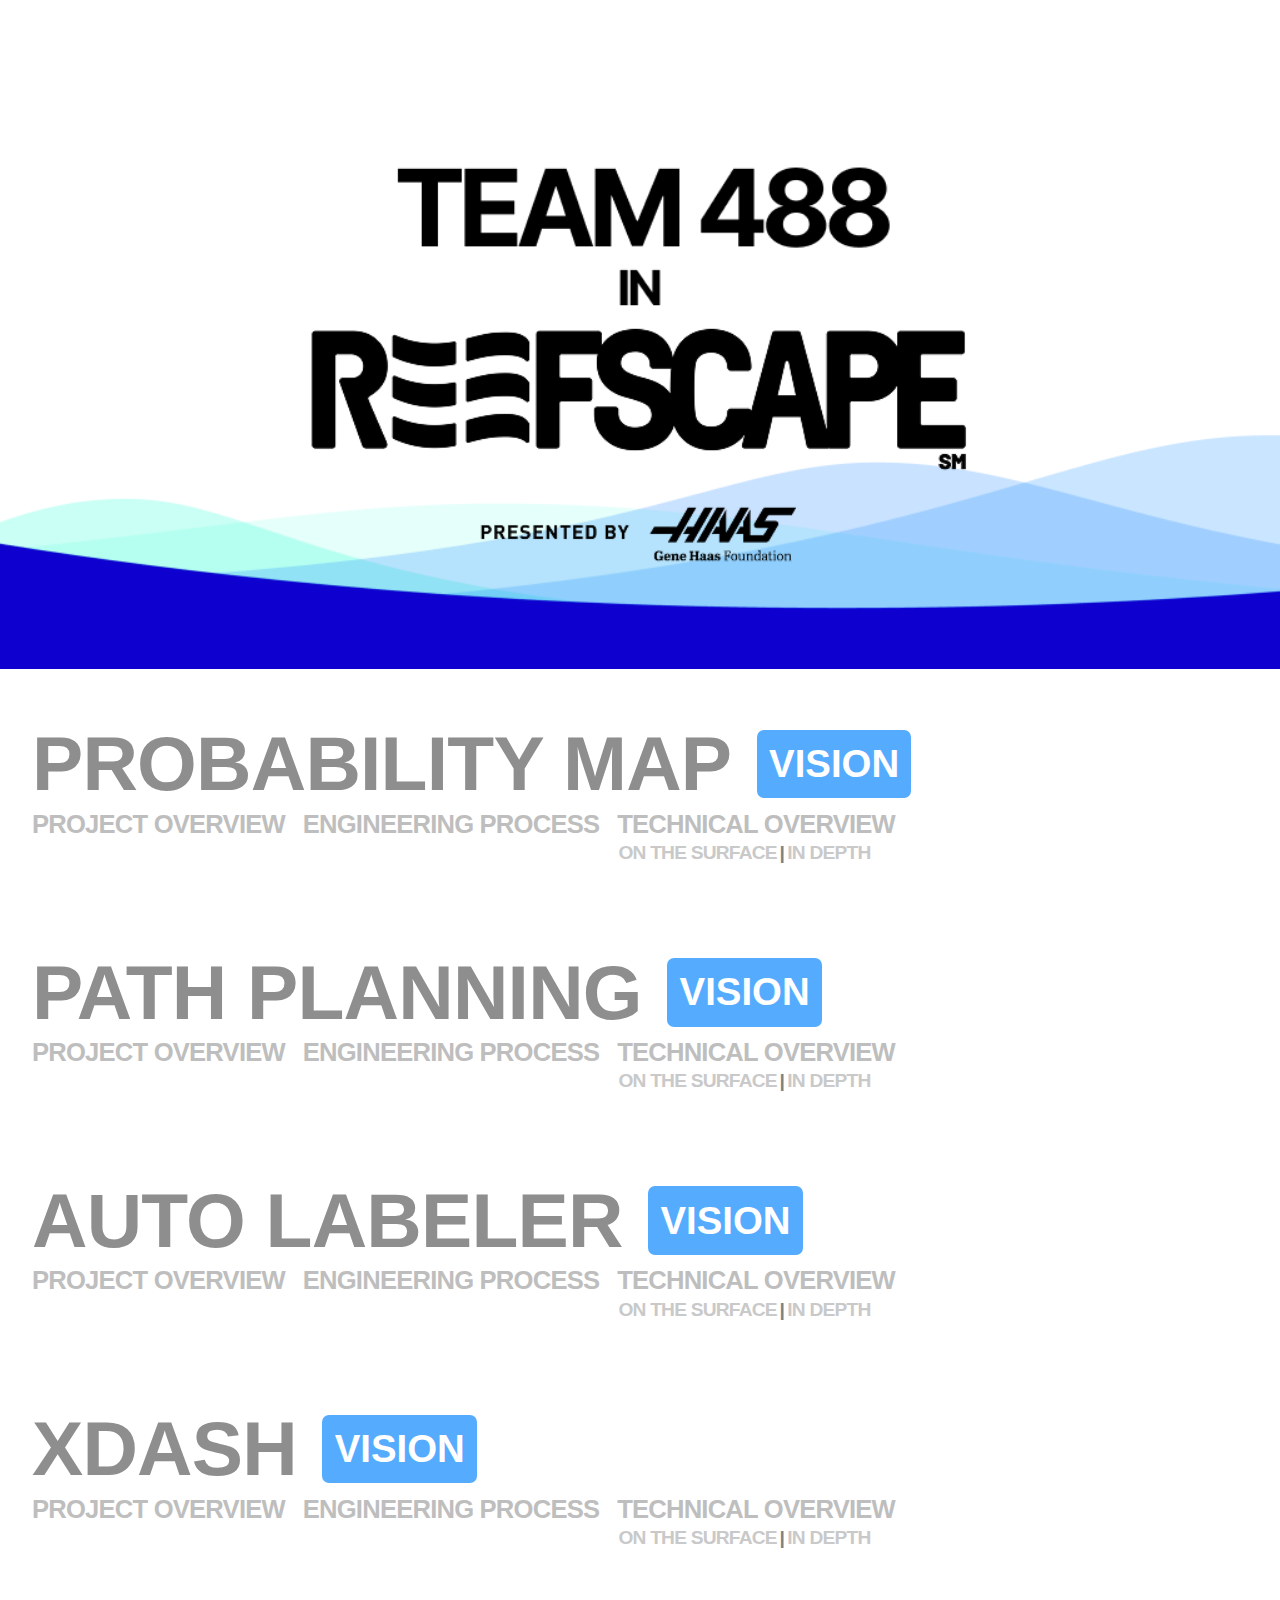
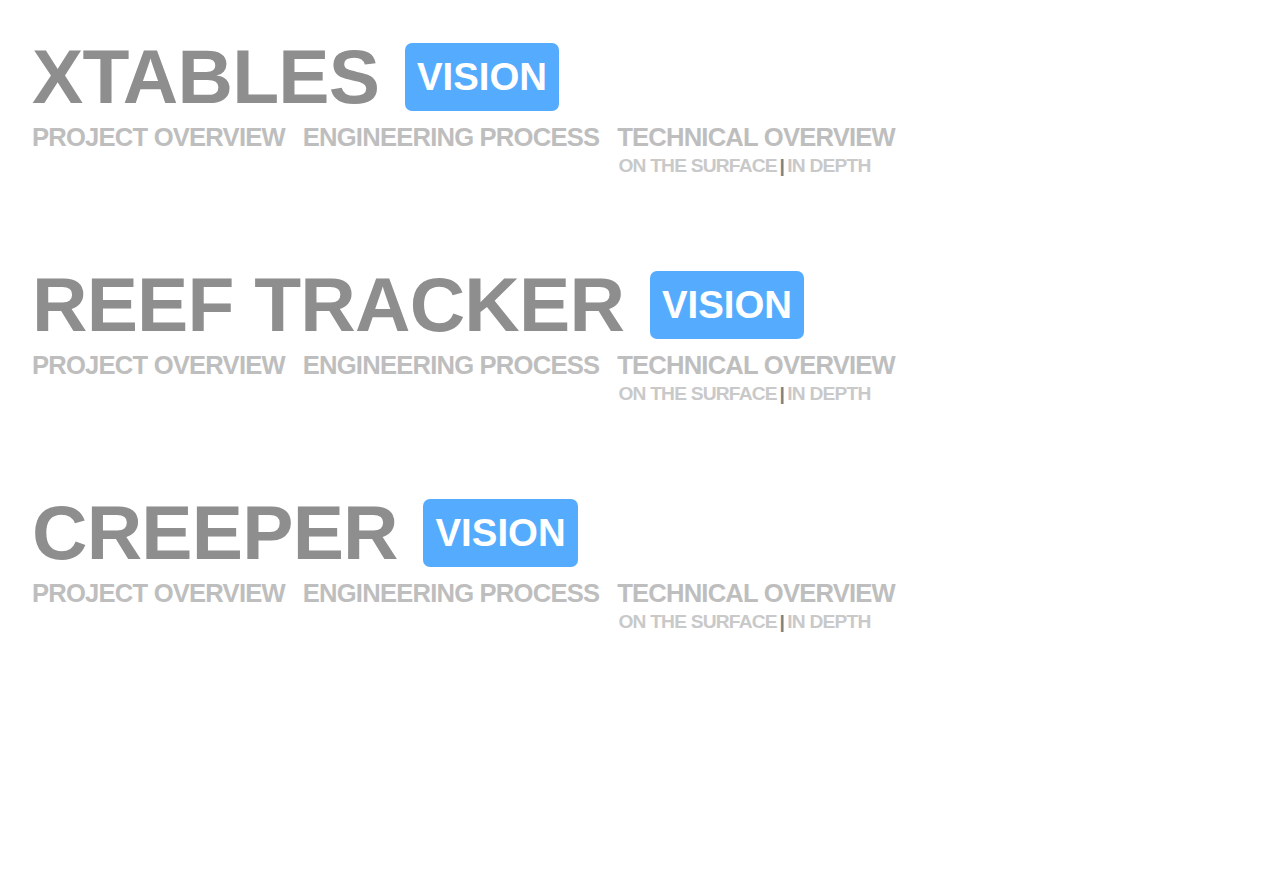
==== html/home.html @ 6d3bb816 "Long coding session. Added media queries for responsiveness, trivial animations, and filled in some " ====
<html lang="en">
  <head>
    <meta charset="UTF-8" />
    <meta name="viewport" content="width=device-width, initial-scale=1.0" />
    <title>XBOT in Reefscape</title>
    <link rel="stylesheet" href="../styles/styles.css" />
  </head>
  <body>
    <main>
      <section id="hero">
      <img src="" id="wave-graphic"/>
          <!--<div class="links">
            <button class="button-enabled">VISION</button>
            <button class="button-disabled">PROGRAMMING</button>
            <button class="button-disabled">ELECTRICAL</button>
            <button class="button-disabled">MECHANICAL</button>
            <button class="button-disabled">CAD</button>
          </div>-->
      </section>
      <section class="content">
        <section class="project">
          <div class="project-header">
            <h2 class="project-title">PROBABILITY MAP</h2>
            <div class="project-navbar">
              <button class="project-nav">PROJECT OVERVIEW</button>
              <button class="project-nav">ENGINEERING PROCESS</button>
              <div class="technical-overview-wrapper">
                <button class="project-nav">TECHNICAL OVERVIEW</button>
                <button class="on-the-surface">ON THE SURFACE</button>
                <p>|</p>
                <button class="in-depth">IN DEPTH</button>
              </div>
            </div>
          </div>
          <div class="project-content">
            <h3 class="project-content-item-title">Our Problem</h3>
            <p class="project-content-item-paragraph">
              In the chaotic environments of FRC competitions, it’s hard to
              accurately measure where things are on the field. There’s
              uncertainty in the data we get from every camera and sensor.
            </p>
            <a href="" onClick=></a>
          </div>
        </section>
      </section>
    </main>
  </body>
  <script src="../scripts/script.js"></script>
</html>
---- styles/styles.css ----
.inter-regular {
    font-family: "Inter", sans-serif;
    font-optical-sizing: auto;
    font-weight: 400;
    font-style: normal;
  }
  .inter-bold {
    font-family: "Inter", sans-serif;
    font-weight: 700;
    font-style: normal;
  }
  
  .inter-regular-italic {
    font-family: "Inter", sans-serif;
    font-weight: 400;
    font-style: italic;
  }
  
  .inter-bold-italic {
    font-family: "Inter", sans-serif;
    font-weight: 700;
    font-style: italic;
  }

body, main{
    margin: 0 0;
    font-family: 'Inter', sans-serif;
}

a:hover{
    color: #9186c5;
}

#wave-graphic{
    width: 100%;
}

button, .project-title, .project-nav, .project-title-inactive, .project-nav-active, .project-nav-inactive, .in-depth, .in-depth-active, .in-depth-inactive, .on-the-surface, .on-the-surface-active, .on-the-surface-inactive{
    letter-spacing: -0.789px;
}

.project-content-image-div{
    width: 100%;
    display: flex;
    justify-content: center;
    align-items: center;
}

.project-content-image{
    width: 80%;
    height: auto;
}

.project-content-image-subtitle{
    font-weight: 900;

}

@media (min-width: 0px) and (max-width: 420px){
    #wave-graphic{
        width: 100%;
        
    }
    .links{
        position: absolute;
        width: 100%;
        height: 8vw;
        background-color: transparent;
        display: flex;
        align-items: center;
        justify-content: center;
        top: 515%;
        flex-wrap: wrap;
    }
    
    
    button{
        border-width: 0;
        font-weight: 900;
        background-color: transparent;
        font-size: 0.8rem;
        margin: 0 0;
        padding: 0.2vh 1.4vw 0.2vh 0;
        letter-spacing: -0.789px;
    }
    
    a{
        text-decoration: none;
        color: #58499b;
        font-weight: 700;
    }
    
    .button-enabled{
        color: white;
    }
    
    .button-disabled{
        color: #AFACFF;    
    }
    
    .project{
        box-sizing: border-box;
        padding: 2.5%;
    }
    
    .project-title, .project-title-inactive{
        font-weight: 700;
        font-size:  2rem;
        margin: 2vh 0 0 0;
    }
    
    .project-title-inactive{
        color: #8e8e8e;
    }
    
    .project-header{
        display: flex;
        flex-direction: column;
    }
    
    .project-title-div{
        display: flex;
        flex-direction: row;
        align-items: center;
    }
    
    .vision-discipline-tag, .programming-discipline-tag, .electrical-discipline-tag, .mechanical-discipline-tag, .cad-discipline-tag{
        font-weight: 900;
        box-sizing: border-box;
        background-color: #55ACFE;
        height: fit-content;
        padding: 1%;
        border-radius: 5px;
        color: white;
        margin: 2vh 0 0 2vw;
    }
    .programming-discipline-tag{
        
    }
    .electrical-discipline-tag{
        
    }
    .mechanical-discipline-tag{
        
    }
    .cad-discipline-tag{
        
    }
    
    .project-navbar{
        display: flex;
        flex-wrap: wrap;
    
    }
    
    .project-nav{
        font-size: 0.9rem;
    }
    
    
    .project-nav-active{
        font-size: 1rem;
        color: #1100FF;
    }
    
    .project-nav-inactive{
        font-size: 0.9rem;
        color: #bebebe;
    }
    
    .technical-overview-wrapper{
        display: flex;
        flex-direction: column;
        flex-wrap: wrap;
        align-items: baseline;
        
    }

    .technical-overview-subwrapper{
        display: flex;
        flex-direction: row;
        align-items: center;
    }
    
    .technical-overview-subwrapper>p{
        margin: 0 0;
        padding: 0 0;
    }
    
    .on-the-surface, .in-depth, .technical-overview-subwrapper>p, .on-the-surface-inactive, .in-depth-inactive, .inactive, .on-the-surface-active, .in-depth-active{
        font-weight: 900;
        font-size: 0.7rem;
        color: 818181;
        padding: 0.1vw 0.1vw;
    }
    
    .on-the-surface-active{
        color: #55ACFE;
    }
    
    .on-the-surface-inactive, .in-depth-inactive, .inactive{
        color: #c9c9c9;
    }
    
    .in-depth-active{
        color: #370084;
    }
    
    .project-content-item{
        margin: 3vh 0;
    }
    
    .project-content-item-title{
        margin: 1vh 0;
    }
    
    .project-content-item-paragraph{
        margin: 2vh 0;
    }
    
    .project-content-item-list{
        margin: 1vh 0;
    }
    
    .hidden-project{
        visibility: hidden;
        position: absolute;
    }
    
    .project-content{  
        transition: opacity 1s ease, height 0.5s ease-in-out;
        overflow: hidden;
        overflow-y: auto;
        opacity: 1;
    }    
}

@media (min-width: 420px) and (max-width: 553px){
    #wave-graphic{
        width: 100%;
        
    }
    .links{
        position: absolute;
        width: 100%;
        height: 8vw;
        background-color: transparent;
        display: flex;
        align-items: center;
        justify-content: center;
        top: 515%;
        flex-wrap: wrap;
    }
    
    
    button{
        border-width: 0;
        font-weight: 900;
        background-color: transparent;
        font-size: 0.8rem;
        margin: 0 0;
        padding: 0.2vh 1.4vw 0.2vh 0;
        letter-spacing: -0.789px;
    }
    
    a{
        text-decoration: none;
        color: #58499b;
        font-weight: 700;
    }
    
    .button-enabled{
        color: white;
    }
    
    .button-disabled{
        color: #AFACFF;    
    }
    
    .project{
        box-sizing: border-box;
        padding: 2.5%;
    }
    
    .project-title, .project-title-inactive{
        font-weight: 700;
        font-size:  2rem;
        margin: 2vh 0 0 0;
    }
    
    .project-title-inactive{
        color: #8e8e8e;
    }
    
    .project-header{
        display: flex;
        flex-direction: column;
    }
    
    .project-title-div{
        display: flex;
        flex-direction: row;
        align-items: center;
    }
    
    .vision-discipline-tag, .programming-discipline-tag, .electrical-discipline-tag, .mechanical-discipline-tag, .cad-discipline-tag{
        font-weight: 900;
        box-sizing: border-box;
        background-color: #55ACFE;
        height: fit-content;
        padding: 1%;
        border-radius: 5px;
        color: white;
        margin: 2vh 0 0 2vw;
    }
    .programming-discipline-tag{
        
    }
    .electrical-discipline-tag{
        
    }
    .mechanical-discipline-tag{
        
    }
    .cad-discipline-tag{
        
    }
    
    .project-navbar{
        display: flex;
        flex-wrap: wrap;
    
    }
    
    .project-nav{
        font-size: 0.9rem;
    }
    
    
    .project-nav-active{
        font-size: 1rem;
        color: #1100FF;
    }
    
    .project-nav-inactive{
        font-size: 0.9rem;
        color: #bebebe;
    }
    
    .technical-overview-wrapper{
        display: flex;
        flex-direction: column;
        flex-wrap: wrap;
        align-items: baseline;
        
    }

    .technical-overview-subwrapper{
        display: flex;
        flex-direction: row;
        align-items: center;
    }
    
    .technical-overview-subwrapper>p{
        margin: 0 0;
        padding: 0 0;
    }
    
    .on-the-surface, .in-depth, .technical-overview-subwrapper>p, .on-the-surface-inactive, .in-depth-inactive, .inactive, .on-the-surface-active, .in-depth-active{
        font-weight: 900;
        font-size: 0.7rem;
        color: 818181;
        padding: 0.1vw 0.1vw;
    }
    
    .on-the-surface-active{
        color: #55ACFE;
    }
    
    .on-the-surface-inactive, .in-depth-inactive, .inactive{
        color: #c9c9c9;
    }
    
    .in-depth-active{
        color: #370084;
    }
    
    .project-content-item{
        margin: 3vh 0;
    }
    
    .project-content-item-title{
        margin: 1vh 0;
    }
    
    .project-content-item-paragraph{
        margin: 2vh 0;
    }
    
    .project-content-item-list{
        margin: 1vh 0;
    }
    
    .hidden-project{
        visibility: hidden;
        position: absolute;
    }
    
    .project-content{  
        transition: opacity 1s ease, height 0.5s ease-in-out;
        overflow: hidden;
        overflow-y: auto;
        opacity: 1;
    }    
}

@media (min-width: 553px) and (max-width:769px){
    #wave-graphic{
        width: 100%;
        
    }
    .links{
        position: absolute;
        width: 100%;
        height: 8vw;
        background-color: transparent;
        display: flex;
        align-items: center;
        justify-content: center;
        top: 515%;
        flex-wrap: wrap;
    }
    
    
    button{
        border-width: 0;
        font-weight: 900;
        background-color: transparent;
        font-size: 0.8rem;
        margin: 0 0;
        padding: 0.2vh 1.4vw 0.2vh 0;
        letter-spacing: -0.789px;
    }
    
    a{
        text-decoration: none;
        color: #58499b;
        font-weight: 700;
    }
    
    .button-enabled{
        color: white;
    }
    
    .button-disabled{
        color: #AFACFF;    
    }
    
    .project{
        box-sizing: border-box;
        padding: 2.5%;
    }
    
    .project-title, .project-title-inactive{
        font-weight: 700;
        font-size: 6vw;
        margin: 2vh 0 0 0;
    }
    
    .project-title-inactive{
        color: #8e8e8e;
    }
    
    .project-header{
        display: flex;
        flex-direction: column;
    }
    
    .project-title-div{
        display: flex;
        flex-direction: row;
        align-items: center;
    }
    
    .vision-discipline-tag, .programming-discipline-tag, .electrical-discipline-tag, .mechanical-discipline-tag, .cad-discipline-tag{
        font-weight: 900;
        box-sizing: border-box;
        background-color: #55ACFE;
        height: fit-content;
        padding: 1%;
        border-radius: 6px;
        color: white;
        margin: 2.1vh 0 0 2vw;
        font-size: 1.2rem;
    }
    .programming-discipline-tag{
        
    }
    .electrical-discipline-tag{
        
    }
    .mechanical-discipline-tag{
        
    }
    .cad-discipline-tag{
        
    }
    
    .project-navbar{
        display: flex;
        flex-wrap: wrap;
        align-items: baseline;
    }

    .project-nav-active, .project-nav-inactive, .project-nav{
        font-size: 0.9rem;
    }
    
    .project-nav-active{
        color: #1100FF;
        font-size: 1rem;
    }
    
    .project-nav-inactive{
        color: #bebebe;
    }
    
    .technical-overview-wrapper{
        display: flex;
        flex-direction: column;
        flex-wrap: wrap;
        align-items: baseline;
    }

    .technical-overview-subwrapper{
        display: flex;
        flex-direction: row;
        align-items: center;
    }
    
    .technical-overview-subwrapper>p{
        margin: 0 0;
        padding: 0 0;
    }
    
    .on-the-surface, .in-depth, .technical-overview-subwrapper>p, .on-the-surface-inactive, .in-depth-inactive, .inactive, .on-the-surface-active, .in-depth-active{
        font-weight: 900;
        font-size: 0.7rem;
        color: 818181;
        padding: 0.1vw 0.1vw;
    }
    
    .on-the-surface-active{
        color: #55ACFE;
    }
    
    .on-the-surface-inactive, .in-depth-inactive, .inactive{
        color: #c9c9c9;
    }
    
    .in-depth-active{
        color: #370084;
    }
    
    .project-content-item{
        margin: 3vh 0;
    }
    
    .project-content-item-title{
        margin: 1vh 0;
        font-size: 1.5rem;
    }
    
    .project-content-item-paragraph{
        margin: 2vh 0;
    }
    
    .project-content-item-list{
        margin: 1vh 0;
    }
    
    .hidden-project{
        visibility: hidden;
        position: absolute;
    }
    
    .project-content{  
        transition: opacity 1s ease, height 0.5s ease-in-out;
        overflow: hidden;
        overflow-y: auto;
        opacity: 1;
    }    
}

@media (min-width: 769px) and (max-width:1023px){
    #wave-graphic{
        width: 100%;
        
    }
    .links{
        position: absolute;
        width: 100%;
        height: 8vw;
        background-color: transparent;
        display: flex;
        align-items: center;
        justify-content: center;
        top: 515%;
        flex-wrap: wrap;
    }
    
    
    button{
        border-width: 0;
        font-weight: 900;
        background-color: transparent;
        font-size: 0.8rem;
        margin: 0 0;
        padding: 0.2vh 1.4vw 0.2vh 0;
        letter-spacing: -0.789px;
    }
    
    a{
        text-decoration: none;
        color: #58499b;
        font-weight: 700;
    }
    
    .button-enabled{
        color: white;
    }
    
    .button-disabled{
        color: #AFACFF;    
    }
    
    .project{
        box-sizing: border-box;
        padding: 2.5%;
    }
    
    .project-title, .project-title-inactive{
        font-weight: 700;
        font-size: 6vw;
        margin: 2vh 0 0 0;
    }
    
    .project-title-inactive{
        color: #8e8e8e;
    }
    
    .project-header{
        display: flex;
        flex-direction: column;
    }
    
    .project-title-div{
        display: flex;
        flex-direction: row;
        align-items: center;
    }
    
    .vision-discipline-tag, .programming-discipline-tag, .electrical-discipline-tag, .mechanical-discipline-tag, .cad-discipline-tag{
        font-weight: 900;
        box-sizing: border-box;
        background-color: #55ACFE;
        height: fit-content;
        padding: 1%;
        border-radius: 7px;
        color: white;
        margin: 2.1vh 0 0 2vw;
        font-size: 3vw;
    }
    .programming-discipline-tag{
        
    }
    .electrical-discipline-tag{
        
    }
    .mechanical-discipline-tag{
        
    }
    .cad-discipline-tag{
        
    }
    
    .project-navbar{
        display: flex;
        flex-wrap: wrap;
        align-items: baseline;
    }
    
    .project-nav, .project-nav-active, .project-nav-inactive{
        font-size: 2vw;
    }
    
    
    .project-nav-active{
        font-size: 2.2vw;
        color: #1100FF;
    }
    
    .project-nav-inactive{
        color: #bebebe;
    }
    
    .technical-overview-wrapper{
        display: flex;
        flex-direction: column;
        flex-wrap: wrap;
        align-items: baseline;
    }

    .technical-overview-subwrapper{
        display: flex;
        flex-direction: row;
        align-items: center;
    }
    
    .technical-overview-subwrapper>p{
        margin: 0 0;
        padding: 0 0;
    }
    
    .on-the-surface, .in-depth, .technical-overview-subwrapper>p, .on-the-surface-inactive, .in-depth-inactive, .inactive, .on-the-surface-active, .in-depth-active{
        font-weight: 900;
        font-size: 1.5vw;
        color: 818181;
        padding: 0.1vw 0.1vw;
    }
    
    .on-the-surface-active{
        color: #55ACFE;
    }
    
    .on-the-surface-inactive, .in-depth-inactive, .inactive{
        color: #c9c9c9;
    }
    
    .in-depth-active{
        color: #370084;
    }
    
    .project-content-item{
        margin: 3vh 0;
    }
    
    .project-content-item-title{
        margin: 1vh 0;
        font-size: 2.5vw;
    }
    
    .project-content-item-paragraph, .project-content-item-list, .project-content-image-subtitle{
        font-size: 2.2vw;
    }
    
    .project-content-item-paragraph{
        margin: 2vh 0;
    }
    
    .project-content-item-list{
        margin: 1vh 0;
    }
    
    .project-content-image-subtitle{
        font-weight: 900;
        font-style: italic;
        color: black;
    }

    .hidden-project{
        visibility: hidden;
        position: absolute;
    }
    
    .project-content{  
        transition: opacity 1s ease, height 0.5s ease-in-out;
        overflow: hidden;
        overflow-y: auto;
        opacity: 1;
    }    
}

@media (min-width: 1023px) and (max-width:1600px){
    #wave-graphic{
        width: 100%;
        
    }
    .links{
        position: absolute;
        width: 100%;
        height: 8vw;
        background-color: transparent;
        display: flex;
        align-items: center;
        justify-content: center;
        top: 515%;
        flex-wrap: wrap;
    }
    
    
    button{
        border-width: 0;
        font-weight: 900;
        background-color: transparent;
        font-size: 0.8rem;
        margin: 0 0;
        padding: 0.2vh 1.4vw 0.2vh 0;
        letter-spacing: -0.789px;
    }
    
    a{
        text-decoration: none;
        color: #58499b;
        font-weight: 700;
    }
    
    .button-enabled{
        color: white;
    }
    
    .button-disabled{
        color: #AFACFF;    
    }
    
    .project{
        box-sizing: border-box;
        padding: 2.5%;
    }
    
    .project-title, .project-title-inactive{
        font-weight: 700;
        font-size: 6vw;
        margin: 2vh 0 0 0;
    }
    
    .project-title-inactive{
        color: #8e8e8e;
    }
    
    .project-header{
        display: flex;
        flex-direction: column;
    }
    
    .project-title-div{
        display: flex;
        flex-direction: row;
        align-items: center;
    }
    
    .vision-discipline-tag, .programming-discipline-tag, .electrical-discipline-tag, .mechanical-discipline-tag, .cad-discipline-tag{
        font-weight: 900;
        box-sizing: border-box;
        background-color: #55ACFE;
        height: fit-content;
        padding: 1%;
        border-radius: 7px;
        color: white;
        margin: 2.1vh 0 0 2vw;
        font-size: 3vw;
    }
    .programming-discipline-tag{
        
    }
    .electrical-discipline-tag{
        
    }
    .mechanical-discipline-tag{
        
    }
    .cad-discipline-tag{
        
    }
    
    .project-navbar{
        display: flex;
        flex-wrap: wrap;
        align-items: baseline;
    }
    
    .project-nav, .project-nav-active, .project-nav-inactive{
        font-size: 2vw;
    }
    
    .project-nav-active{
        font-size: 2.2vw;
        color: #1100FF;
    }
    
    .project-nav-inactive{
        color: #bebebe;
    }
    
    .technical-overview-wrapper{
        display: flex;
        flex-direction: column;
        flex-wrap: wrap;
        align-items: baseline;
    }

    .technical-overview-subwrapper{
        display: flex;
        flex-direction: row;
        align-items: center;
    }
    
    .technical-overview-subwrapper>p{
        margin: 0 0;
        padding: 0 0;
    }
    
    .on-the-surface, .in-depth, .technical-overview-subwrapper>p, .on-the-surface-inactive, .in-depth-inactive, .inactive, .on-the-surface-active, .in-depth-active{
        font-weight: 900;
        font-size: 1.5vw;
        color: 818181;
        padding: 0.1vw 0.1vw;
    }
    
    .on-the-surface-active{
        color: #55ACFE;
    }
    
    .on-the-surface-inactive, .in-depth-inactive, .inactive{
        color: #c9c9c9;
    }
    
    .in-depth-active{
        color: #370084;
    }
    
    .project-content-item{
        margin: 3vh 0;
    }
    
    .project-content-item-title{
        margin: 1vh 0;
        font-size: 2.5vw;
    }
    
    .project-content-item-paragraph, .project-content-item-list, .project-content-image-subtitle{
        font-size: 2.2vw;
    }
    
    .project-content-item-paragraph{
        margin: 2vh 0;
    }
    
    .project-content-item-list{
        margin: 1vh 0;
    }
    
    .project-content-image-subtitle{
        font-weight: 900;
        font-style: italic;
        color: rgb(97, 97, 97);
    }

    .hidden-project{
        visibility: hidden;
        position: absolute;
    }
    
    .project-content{  
        transition: opacity 1s ease, height 0.5s ease-in-out;
        overflow: hidden;
        overflow-y: auto;
        opacity: 1;
    }    
}
@media (min-width: 1600px) and (max-width:2000px){
    #wave-graphic{
        width: 100%;
        
    }
    .links{
        position: absolute;
        width: 100%;
        height: 8vw;
        background-color: transparent;
        display: flex;
        align-items: center;
        justify-content: center;
        top: 515%;
        flex-wrap: wrap;
    }
    
    
    button{
        border-width: 0;
        font-weight: 900;
        background-color: transparent;
        font-size: 0.8rem;
        margin: 0 0;
        padding: 0.2vh 1.4vw 0.2vh 0;
        letter-spacing: -0.789px;
    }
    
    a{
        text-decoration: none;
        color: #58499b;
        font-weight: 700;
    }
    
    .button-enabled{
        color: white;
    }
    
    .button-disabled{
        color: #AFACFF;    
    }
    
    .project{
        box-sizing: border-box;
        padding: 2.5%;
    }
    
    .project-title, .project-title-inactive{
        font-weight: 700;
        font-size: 5vw;
        margin: 2vh 0 0 0;
    }
    
    .project-title-inactive{
        color: #8e8e8e;
    }
    
    .project-header{
        display: flex;
        flex-direction: column;
    }
    
    .project-title-div{
        display: flex;
        flex-direction: row;
        align-items: center;
    }
    
    .vision-discipline-tag, .programming-discipline-tag, .electrical-discipline-tag, .mechanical-discipline-tag, .cad-discipline-tag{
        font-weight: 900;
        box-sizing: border-box;
        background-color: #55ACFE;
        height: fit-content;
        padding: 1%;
        border-radius: 7px;
        color: white;
        margin: 2.1vh 0 0 2vw;
        font-size: 2.1vw;
    }
    .programming-discipline-tag{
        
    }
    .electrical-discipline-tag{
        
    }
    .mechanical-discipline-tag{
        
    }
    .cad-discipline-tag{
        
    }
    
    .project-navbar{
        display: flex;
        flex-wrap: wrap;
        align-items: baseline;
    }
    
    .project-nav, .project-nav-active, .project-nav-inactive{
        font-size: 1.5vw;
    }
    
    .project-nav-active{
        font-size: 2.2vw;
        color: #1100FF;
    }
    
    .project-nav-inactive{
        color: #bebebe;
    }
    
    .technical-overview-wrapper{
        display: flex;
        flex-direction: column;
        flex-wrap: wrap;
        align-items: baseline;
    }

    .technical-overview-subwrapper{
        display: flex;
        flex-direction: row;
        align-items: center;
    }
    
    .technical-overview-subwrapper>p{
        margin: 0 0;
        padding: 0 0;
    }
    
    .on-the-surface, .in-depth, .technical-overview-subwrapper>p, .on-the-surface-inactive, .in-depth-inactive, .inactive, .on-the-surface-active, .in-depth-active{
        font-weight: 900;
        font-size: 1.1vw;
        color: 818181;
        padding: 0.1vw 0.1vw;
    }
    
    .on-the-surface-active{
        color: #55ACFE;
    }
    
    .on-the-surface-inactive, .in-depth-inactive, .inactive{
        color: #c9c9c9;
    }
    
    .in-depth-active{
        color: #370084;
    }
    
    .project-content-item{
        margin: 3vh 0;
    }
    
    .project-content-item-title{
        margin: 1vh 0;
        font-size: 2.5vw;
    }
    
    .project-content-item-paragraph, .project-content-item-list, .project-content-image-subtitle{
        font-size: 1.2vw;
    }
    
    .project-content-item-paragraph{
        margin: 2vh 0;
    }
    
    .project-content-item-list{
        margin: 1vh 0;
    }
    
    .project-content-image-subtitle{
        font-weight: 900;
        font-style: italic;
        color: rgb(97, 97, 97);
    }

    .hidden-project{
        visibility: hidden;
        position: absolute;
    }
    
    .project-content{  
        transition: opacity 1s ease, height 0.5s ease-in-out;
        overflow: hidden;
        overflow-y: auto;
        opacity: 1;
    }    
}

@media (min-width: 2000px) and (max-width:2500px){
    #wave-graphic{
        width: 100%;
        
    }
    .links{
        position: absolute;
        width: 100%;
        height: 8vw;
        background-color: transparent;
        display: flex;
        align-items: center;
        justify-content: center;
        top: 515%;
        flex-wrap: wrap;
    }
    
    
    button{
        border-width: 0;
        font-weight: 900;
        background-color: transparent;
        font-size: 0.8rem;
        margin: 0 0;
        padding: 0.2vh 1.4vw 0.2vh 0;
        letter-spacing: -0.789px;
    }
    
    a{
        text-decoration: none;
        color: #3a2f6e;
        font-weight: 700;
    }
    .button-enabled{
        color: white;
    }
    
    .button-disabled{
        color: #AFACFF;    
    }
    
    .project{
        box-sizing: border-box;
        padding: 2.5%;
    }
    
    .project-title, .project-title-inactive{
        font-weight: 700;
        font-size: 6rem;
        margin: 2vh 0 0 0;
    }
    
    .project-title-inactive{
        color: #8e8e8e;
    }
    
    .project-header{
        display: flex;
        flex-direction: column;
    }
    
    .project-title-div{
        display: flex;
        flex-direction: row;
        align-items: center;
    }
    
    .vision-discipline-tag, .programming-discipline-tag, .electrical-discipline-tag, .mechanical-discipline-tag, .cad-discipline-tag{
        font-weight: 900;
        box-sizing: border-box;
        background-color: #55ACFE;
        height: fit-content;
        padding: 1%;
        border-radius: 15px;
        color: white;
        margin: 2.1vh 0 0 2vw;
        font-size: 1.6vw;
    }
    .programming-discipline-tag{
        
    }
    .electrical-discipline-tag{
        
    }
    .mechanical-discipline-tag{
        
    }
    .cad-discipline-tag{
        
    }
    
    .project-navbar{
        display: flex;
        flex-wrap: wrap;
        align-items: baseline;
    }
    
    .project-nav, .project-nav-active, .project-nav-inactive{
        font-size: 1.5vw;
    }
    
    .project-nav-active{
        font-size: 1.6vw;
        color: #1100FF;
    }
    
    .project-nav-inactive{
        color: #bebebe;
    }
    
    .technical-overview-wrapper{
        display: flex;
        flex-direction: column;
        flex-wrap: wrap;
        align-items: baseline;
    }

    .technical-overview-subwrapper{
        display: flex;
        flex-direction: row;
        align-items: center;
    }
    
    .technical-overview-subwrapper>p{
        margin: 0 0;
        padding: 0 0;
    }
    
    .on-the-surface, .in-depth, .technical-overview-subwrapper>p, .on-the-surface-inactive, .in-depth-inactive, .inactive, .on-the-surface-active, .in-depth-active{
        font-weight: 900;
        font-size: 1vw;
        color: 818181;
        padding: 0.1vw 0.1vw;
    }
    
    .on-the-surface-active{
        color: #55ACFE;
    }
    
    .on-the-surface-inactive, .in-depth-inactive, .inactive{
        color: #c9c9c9;
    }
    
    .in-depth-active{
        color: #370084;
    }
    
    .project-content-item{
        margin: 3vh 0;
    }
    
    .project-content-item-title{
        margin: 1vh 0;
        font-size: 2.5vw;
    }
    
    .project-content-item-paragraph, .project-content-item-list, .project-content-image-subtitle{
        font-size: 1.3vw;
    }
    
    .project-content-item-paragraph{
        margin: 2vh 0;
    }
    
    .project-content-item-list{
        margin: 1vh 0;
    }
    
    .project-content-image-subtitle{
        font-weight: 900;
        font-style: italic;
        color: rgb(97, 97, 97);
    }

    .hidden-project{
        visibility: hidden;
        position: absolute;
    }
    
    .project-content{  
        transition: opacity 1s ease, height 0.5s ease-in-out;
        overflow: hidden;
        overflow-y: auto;
        opacity: 1;
    }    
}
@media (min-width: 2500px){
    #wave-graphic{
        width: 100%;
        
    }
    .links{
        position: absolute;
        width: 100%;
        height: 8vw;
        background-color: transparent;
        display: flex;
        align-items: center;
        justify-content: center;
        top: 515%;
        flex-wrap: wrap;
    }
    
    
    button{
        border-width: 0;
        font-weight: 900;
        background-color: transparent;
        font-size: 0.8rem;
        margin: 0 0;
        padding: 0.2vh 1.4vw 0.2vh 0;
        letter-spacing: -0.789px;
    }
    
    a{
        text-decoration: none;
        color: #58499b;
        font-weight: 700;
    }
    
    .button-enabled{
        color: white;
    }
    
    .button-disabled{
        color: #AFACFF;    
    }
    
    .project{
        box-sizing: border-box;
        padding: 2.5%;
    }
    
    .project-title, .project-title-inactive{
        font-weight: 700;
        font-size: 7rem;
        margin: 2vh 0 0 0;
    }
    
    .project-title-inactive{
        color: #8e8e8e;
    }
    
    .project-header{
        display: flex;
        flex-direction: column;
    }
    
    .project-title-div{
        display: flex;
        flex-direction: row;
        align-items: center;
    }
    
    .vision-discipline-tag, .programming-discipline-tag, .electrical-discipline-tag, .mechanical-discipline-tag, .cad-discipline-tag{
        font-weight: 900;
        box-sizing: border-box;
        background-color: #55ACFE;
        height: fit-content;
        padding: 1%;
        border-radius: 15px;
        color: white;
        margin: 2.1vh 0 0 2vw;
        font-size: 1.6vw;
    }
    .programming-discipline-tag{
        
    }
    .electrical-discipline-tag{
        
    }
    .mechanical-discipline-tag{
        
    }
    .cad-discipline-tag{
        
    }
    
    .project-navbar{
        display: flex;
        flex-wrap: wrap;
        align-items: baseline;
    }
    
    .project-nav, .project-nav-active, .project-nav-inactive{
        font-size: 1.5vw;
    }
    
    .project-nav-active{
        font-size: 1.6vw;
        color: #1100FF;
    }
    
    .project-nav-inactive{
        color: #bebebe;
    }
    
    .technical-overview-wrapper{
        display: flex;
        flex-direction: column;
        flex-wrap: wrap;
        align-items: baseline;
    }

    .technical-overview-subwrapper{
        display: flex;
        flex-direction: row;
        align-items: center;
    }
    
    .technical-overview-subwrapper>p{
        margin: 0 0;
        padding: 0 0;
    }
    
    .on-the-surface, .in-depth, .technical-overview-subwrapper>p, .on-the-surface-inactive, .in-depth-inactive, .inactive, .on-the-surface-active, .in-depth-active{
        font-weight: 900;
        font-size: 1.8rem;
        color: 818181;
        padding: 0.1vw 0.1vw;
    }
    
    .on-the-surface-active{
        color: #55ACFE;
    }
    
    .on-the-surface-inactive, .in-depth-inactive, .inactive{
        color: #c9c9c9;
    }
    
    .in-depth-active{
        color: #370084;
    }
    
    .project-content-item{
        margin: 3vh 0;
    }
    
    .project-content-item-title{
        margin: 1vh 0;
        font-size: 2vw;
    }
    
    .project-content-item-paragraph, .project-content-item-list, .project-content-image-subtitle{
        font-size: 1.1vw;
    }
    
    .project-content-item-paragraph{
        margin: 2vh 0;
    }
    
    .project-content-item-list{
        margin: 1vh 0;
    }
    
    .project-content-image-subtitle{
        font-weight: 900;
        font-style: italic;
        color: black;
    }

    .hidden-project{
        visibility: hidden;
        position: absolute;
    }
    
    .project-content{  
        transition: opacity 1s ease, height 0.5s ease-in-out;
        overflow: hidden;
        overflow-y: auto;
        opacity: 1;
    }    
}
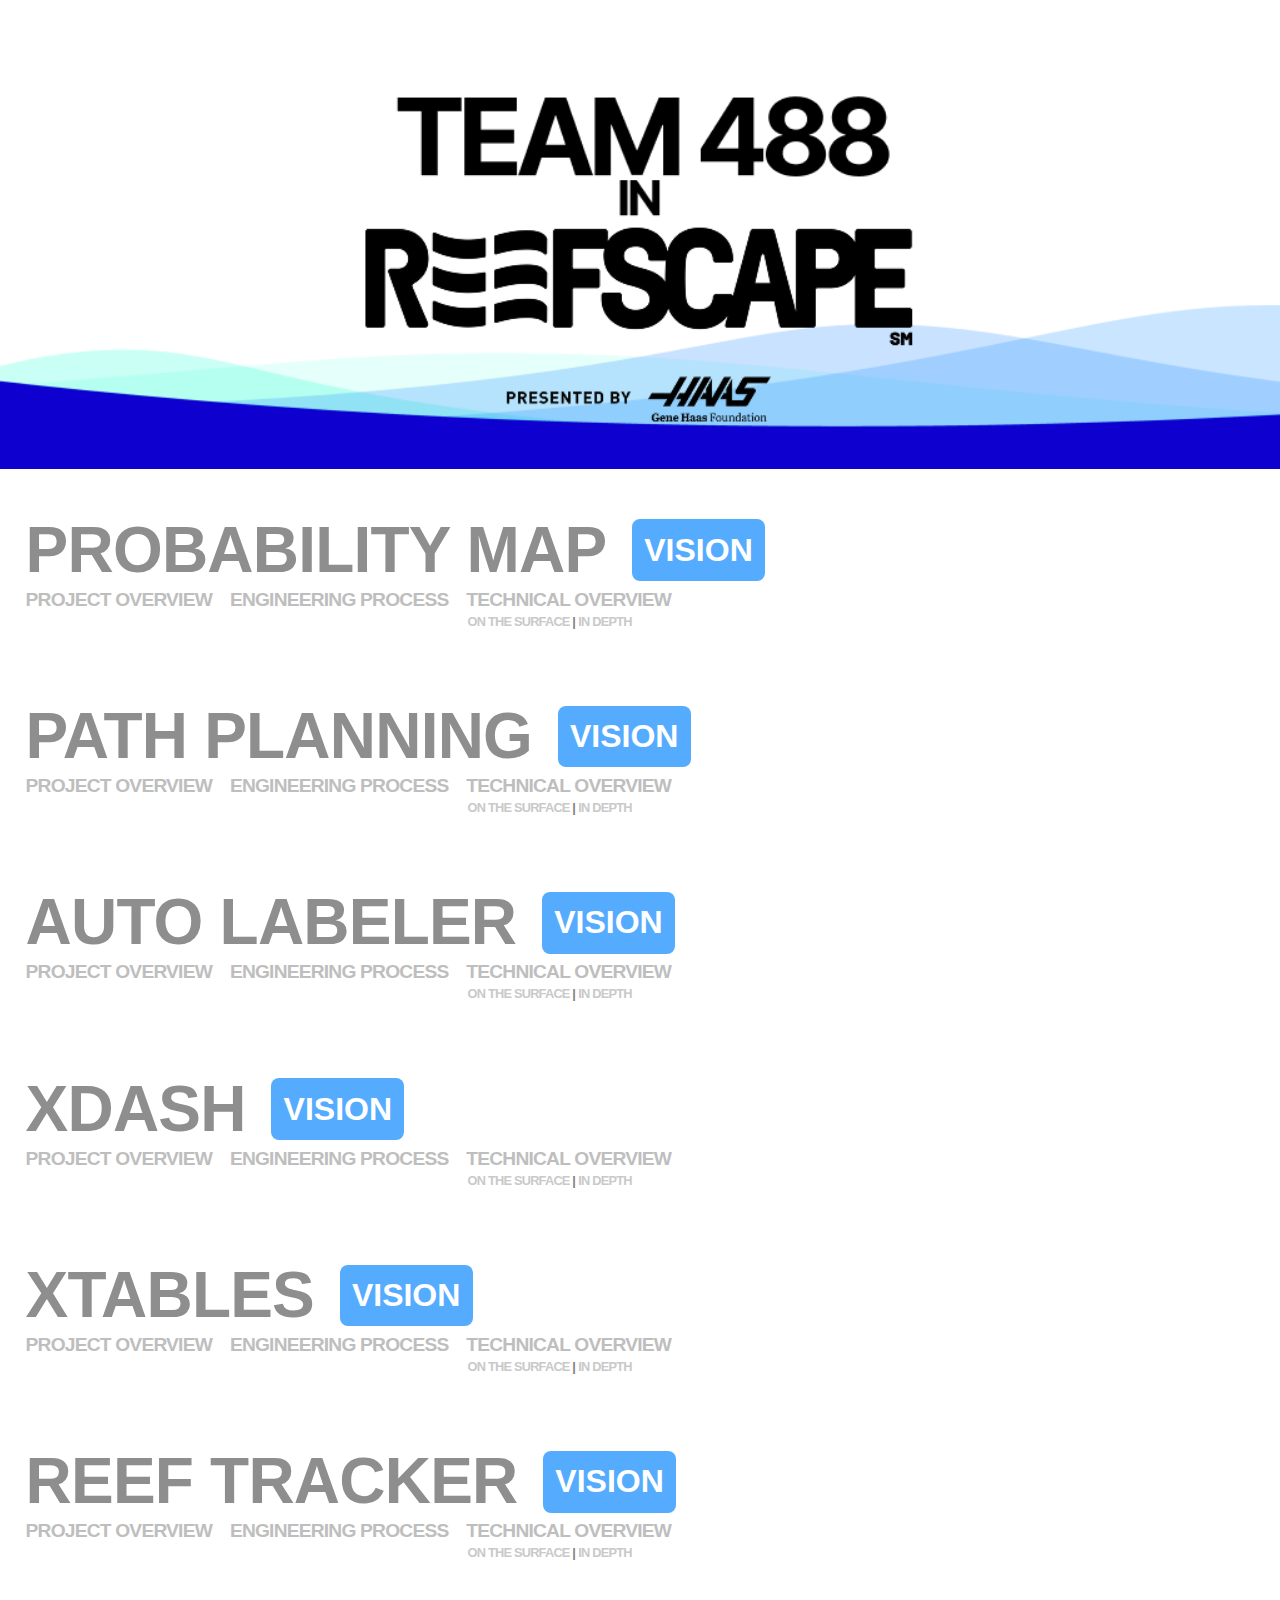
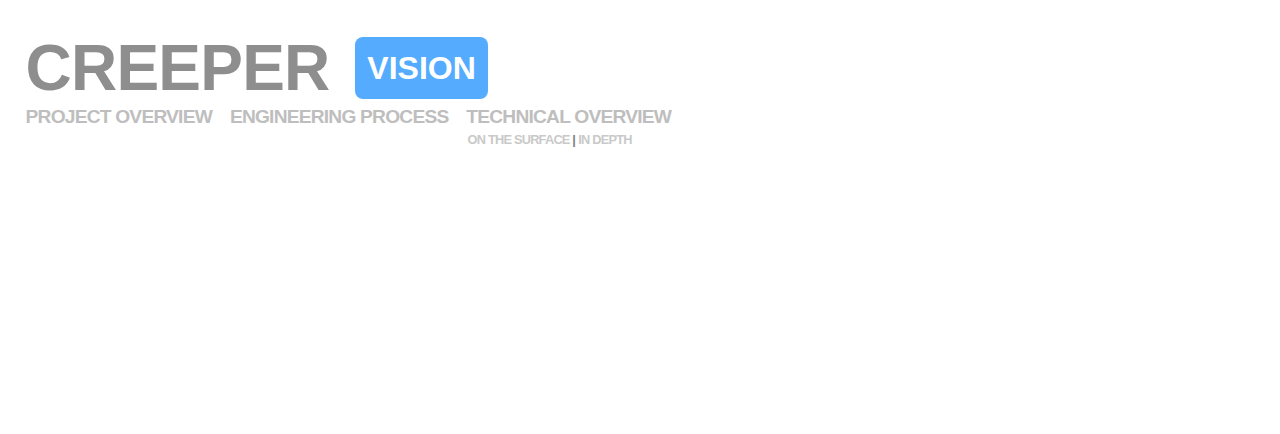
==== commit 1048f69e: "Added most of the content. Need to add technical overviews and clean up the code" ====
--- a/html/home.html
+++ b/html/home.html
@@ -8,8 +8,8 @@
   <body>
     <main>
       <section id="hero">
-      <img src="" id="wave-graphic"/>
-          <!--<div class="links">
+        <img src="" id="wave-graphic" />
+        <!--<div class="links">
             <button class="button-enabled">VISION</button>
             <button class="button-disabled">PROGRAMMING</button>
             <button class="button-disabled">ELECTRICAL</button>
@@ -33,13 +33,105 @@
             </div>
           </div>
           <div class="project-content">
+            <!-- <h3 class="project-content-item-title">Our Problem</h3>
+            <p class="project-content-item-paragraph">
+              We need large datasets to train the machine learning models we use
+              in our ML-based vision systems. <strong>Large datasets</strong>.
+              This process is very laborious; in any set of images extracted
+              from a video, there are only so many that are actually useful.
+            </p>
+            <h3 class="project-content-item-title">Our Solution</h3>
+            <p class="project-content-item-paragraph">
+              Getting rid of this useless data is the core functionality of the
+              <a href="">Auto-Labler</a>. Through a four-stage process, we find
+              the useful frames in videos <strong>through an AI Model</strong>,
+              prevent overfitting our model with a pipeline that filters out
+              non-unique images, dynamically protect our yield from
+              underfitting, and extract the cleaned images.
+            </p>
+            <h3 class="project-content-item-title">Our Solution's Impact</h3>
+            <p class="project-content-item-paragraph">
+              The Auto-Labeler allows us to dramatically<strong>
+                increase</strong
+              >
+              our labelers’ <strong>quality of life</strong>,
+              <strong>data output</strong>, and
+              <strong>model training speed</strong>. The resultant robust model
+              is the prerequisite to our advanced
+              <a href="probability-map">Probabilistic Object Detection Map</a>,
+              which lies at the heart of all our vision systems.
+            </p> -->
+            
+            
+
+            <div class="project-content-image-div">
+              <img src="../styles/static/reef-tracker-setup.png" alt="" class="project-content-image"/>
+            </div>
             <h3 class="project-content-item-title">Our Problem</h3>
             <p class="project-content-item-paragraph">
-              In the chaotic environments of FRC competitions, it’s hard to
-              accurately measure where things are on the field. There’s
-              uncertainty in the data we get from every camera and sensor.
+              At the beginning of the year, the team established multiple season goals to help automate various driver processes, one of them being Reef-related automation. During matches, it can be especially hard for the driver to see whether opposite-facing reef spaces are occupied. With a reef tracker in place, the driver can plan the course of the match with absolute certainty. 
             </p>
-            <a href="" onClick=></a>
+            <p class="project-content-item-paragraph">
+              In such a fast-paced game, there will inevitably be multiple occasions when the desired reef space becomes occupied as the robot is heading towards it, requiring a quick change of course impacted by human reaction time. For these reasons, we decided it was imperative to develop a system that allowed us to automatically score on the reef, both in and out of cases where our driver might have trouble.
+            </p>
+            
+            <h3 class="project-content-item-title">Project Planning and Ideation</h3>
+            <p class="project-content-item-paragraph">
+              To achieve our goals, the developer broke up the problem into subproblems to be completed in subsequent order:
+            </p>
+            <ul class="project-content-item-list">
+              <li><strong>Architecture:</strong> <i>decide how the reef is interpreted by code</i></li>
+              <li><strong>Mapping Absolute Position:</strong> <i>dynamically find the reef’s position in space</i></li>
+              <li><strong>State Tracking:</strong> <i>know which reef positions are open</i> </li>
+              <li><strong>Queueing:</strong> <i>know the optimal order to target reef spaces in</i></li>
+            </ul>
+
+            <h3 class="project-content-item-title">Project Timeline</h3>
+            <p class="project-content-item-paragraph">
+              <strong>Architecture</strong>
+            </p>
+            <p class="project-content-item-paragraph">
+              Our developer first started by creating our own reef object through a reef class. To do this, the developer first planned the applicable data fields and methods through a UML diagram. The reef class included setter and getter methods, AprilTag and branch IDs, and branch states.
+            </p>
+            <p class="project-content-image-subtitle">
+              The UML Diagram made by our developer to design the Reef Class
+            </p>
+            <div class="project-content-image-div">
+              <img src="../styles/static/reef-tracker-uml.png" alt="" class="project-content-image"/>
+            </div>
+            <p class="project-content-item-paragraph">
+              <strong>Mapping Absolute position</strong>
+            </p>
+            <p class="project-content-item-paragraph">
+              To map absolute position, the developer began by using what they knew, the six April Tags on each side of the reef. Knowing there are six fixed-position reef branches with a known distance from the April Tags, we could discern the position of the reef branches if we knew the positions of the April Tags. 
+            </p>
+            <div class="project-content-image-div">
+              <img src="../styles/static/reef-tracker-split.png" alt="" class="project-content-image"/>
+            </div>
+            <p class="project-content-item-paragraph">
+              The developer came up with two main methods to figure out whether a reef branch was occupied.
+            </div>
+            
+            <ol class="project-content-item-list">
+              <li><strong>Use a machine learning model</strong> trained on coral and the reef to figure out whether corals exist on any branch.</li>
+              <li><strong>Use color detection</strong> to discern between the purple reef and the white coral to see if a branch is occupied.</li>              
+            </ol>
+            <p class="project-content-item-paragraph">
+              The developer opted for the second option for a number of reasons: running a machine-learning model is extremely GPU and CPU-heavy. The machines available to run it, Orange Pis or Orins, <i>could</i> handle the task but it was too slow and not worth it. Another issue with the approach is that coral detection is notoriously difficult as its white color and glare from its round shape make for a nightmare for visual detection.
+            </p>
+            <p class="project-content-item-paragraph">
+              To move forward with the second option, the developer created a histogram that would calculate the number of purple pixels in an image and weigh them against a white, determining whether a branch was occupied or not. This fulfilled the same purpose as the ML model but without the demand on the GPU and CPU or image recognition struggles.
+            </p>
+            <p class="project-content-item-paragraph">
+              <strong>Mapping Absolute position</strong>
+            </p>
+            <p class="project-content-item-paragraph">
+              With an established reef class, a calculated absolute position, and a reliable reef state tracker, the developer tackled queueing to determine the order to approach alternative branches in the event of a change in course. The developer created a priority system to handle this and also displayed this priority to the driver to ensure understanding between robot logic and human reasoning. 
+            </p>
+            <p class="project-content-item-paragraph">
+              With queueing implemented, every time the driver attempts to score the robot will score, whether it be on the initially desired branch or not, and with a reaction time in the tens of milliseconds. 
+            </p>
+            </div>
           </div>
         </section>
       </section>
--- a/styles/styles.css
+++ b/styles/styles.css
@@ -47,13 +47,33 @@
 }
 
 .project-content-image{
-    width: 80%;
+    width: 95%;
+    height: auto;
+}
+
+.project-content-table-image{
+    width: 95%;
     height: auto;
 }
 
 .project-content-image-subtitle{
     font-weight: 900;
-
+    font-style: italic;
+    color: rgb(141, 141, 141);
+}
+
+table{
+    width: 100%;
+    border-collapse: collapse;
+}
+th, td{
+    border: 1px solid black;
+    padding: 2%;
+    text-align: left;
+}
+th{
+    color: #1c4587;
+    text-align: center;
 }
 
 @media (min-width: 0px) and (max-width: 420px){
@@ -100,12 +120,12 @@
     
     .project{
         box-sizing: border-box;
-        padding: 2.5%;
+        padding: 2%;
     }
     
     .project-title, .project-title-inactive{
         font-weight: 700;
-        font-size:  2rem;
+        font-size: 7.9vw;
         margin: 2vh 0 0 0;
     }
     
@@ -153,18 +173,17 @@
     
     }
     
-    .project-nav{
-        font-size: 0.9rem;
+    .project-nav, .project-nav-inactive{
+        font-size: 3.6vw;
     }
     
     
     .project-nav-active{
-        font-size: 1rem;
+        font-size: 3.9vw;
         color: #1100FF;
     }
     
     .project-nav-inactive{
-        font-size: 0.9rem;
         color: #bebebe;
     }
     
@@ -189,7 +208,7 @@
     
     .on-the-surface, .in-depth, .technical-overview-subwrapper>p, .on-the-surface-inactive, .in-depth-inactive, .inactive, .on-the-surface-active, .in-depth-active{
         font-weight: 900;
-        font-size: 0.7rem;
+        font-size: 2.5vw;
         color: 818181;
         padding: 0.1vw 0.1vw;
     }
@@ -279,12 +298,12 @@
     
     .project{
         box-sizing: border-box;
-        padding: 2.5%;
+        padding: 2%;
     }
     
     .project-title, .project-title-inactive{
         font-weight: 700;
-        font-size:  2rem;
+        font-size:  7.9vw;
         margin: 2vh 0 0 0;
     }
     
@@ -458,7 +477,7 @@
     
     .project{
         box-sizing: border-box;
-        padding: 2.5%;
+        padding: 2%;
     }
     
     .project-title, .project-title-inactive{
@@ -636,7 +655,7 @@
     
     .project{
         box-sizing: border-box;
-        padding: 2.5%;
+        padding: 2%;
     }
     
     .project-title, .project-title-inactive{
@@ -825,12 +844,12 @@
     
     .project{
         box-sizing: border-box;
-        padding: 2.5%;
+        padding: 2%;
     }
     
     .project-title, .project-title-inactive{
         font-weight: 700;
-        font-size: 6vw;
+        font-size: 5vw;
         margin: 2vh 0 0 0;
     }
     
@@ -855,10 +874,10 @@
         background-color: #55ACFE;
         height: fit-content;
         padding: 1%;
-        border-radius: 7px;
+        border-radius: 8px;
         color: white;
         margin: 2.1vh 0 0 2vw;
-        font-size: 3vw;
+        font-size: 2.5vw;
     }
     .programming-discipline-tag{
         
@@ -880,11 +899,11 @@
     }
     
     .project-nav, .project-nav-active, .project-nav-inactive{
-        font-size: 2vw;
+        font-size: 1.5vw;
     }
     
     .project-nav-active{
-        font-size: 2.2vw;
+        font-size: 1.7vw;
         color: #1100FF;
     }
     
@@ -912,7 +931,7 @@
     
     .on-the-surface, .in-depth, .technical-overview-subwrapper>p, .on-the-surface-inactive, .in-depth-inactive, .inactive, .on-the-surface-active, .in-depth-active{
         font-weight: 900;
-        font-size: 1.5vw;
+        font-size: 1vw;
         color: 818181;
         padding: 0.1vw 0.1vw;
     }
@@ -939,7 +958,7 @@
     }
     
     .project-content-item-paragraph, .project-content-item-list, .project-content-image-subtitle{
-        font-size: 2.2vw;
+        font-size: 1vw;
     }
     
     .project-content-item-paragraph{
@@ -1012,7 +1031,7 @@
     
     .project{
         box-sizing: border-box;
-        padding: 2.5%;
+        padding: 2%;
     }
     
     .project-title, .project-title-inactive{
@@ -1199,7 +1218,7 @@
     
     .project{
         box-sizing: border-box;
-        padding: 2.5%;
+        padding: 2%;
     }
     
     .project-title, .project-title-inactive{
@@ -1386,7 +1405,7 @@
     
     .project{
         box-sizing: border-box;
-        padding: 2.5%;
+        padding: 2%;
     }
     
     .project-title, .project-title-inactive{
